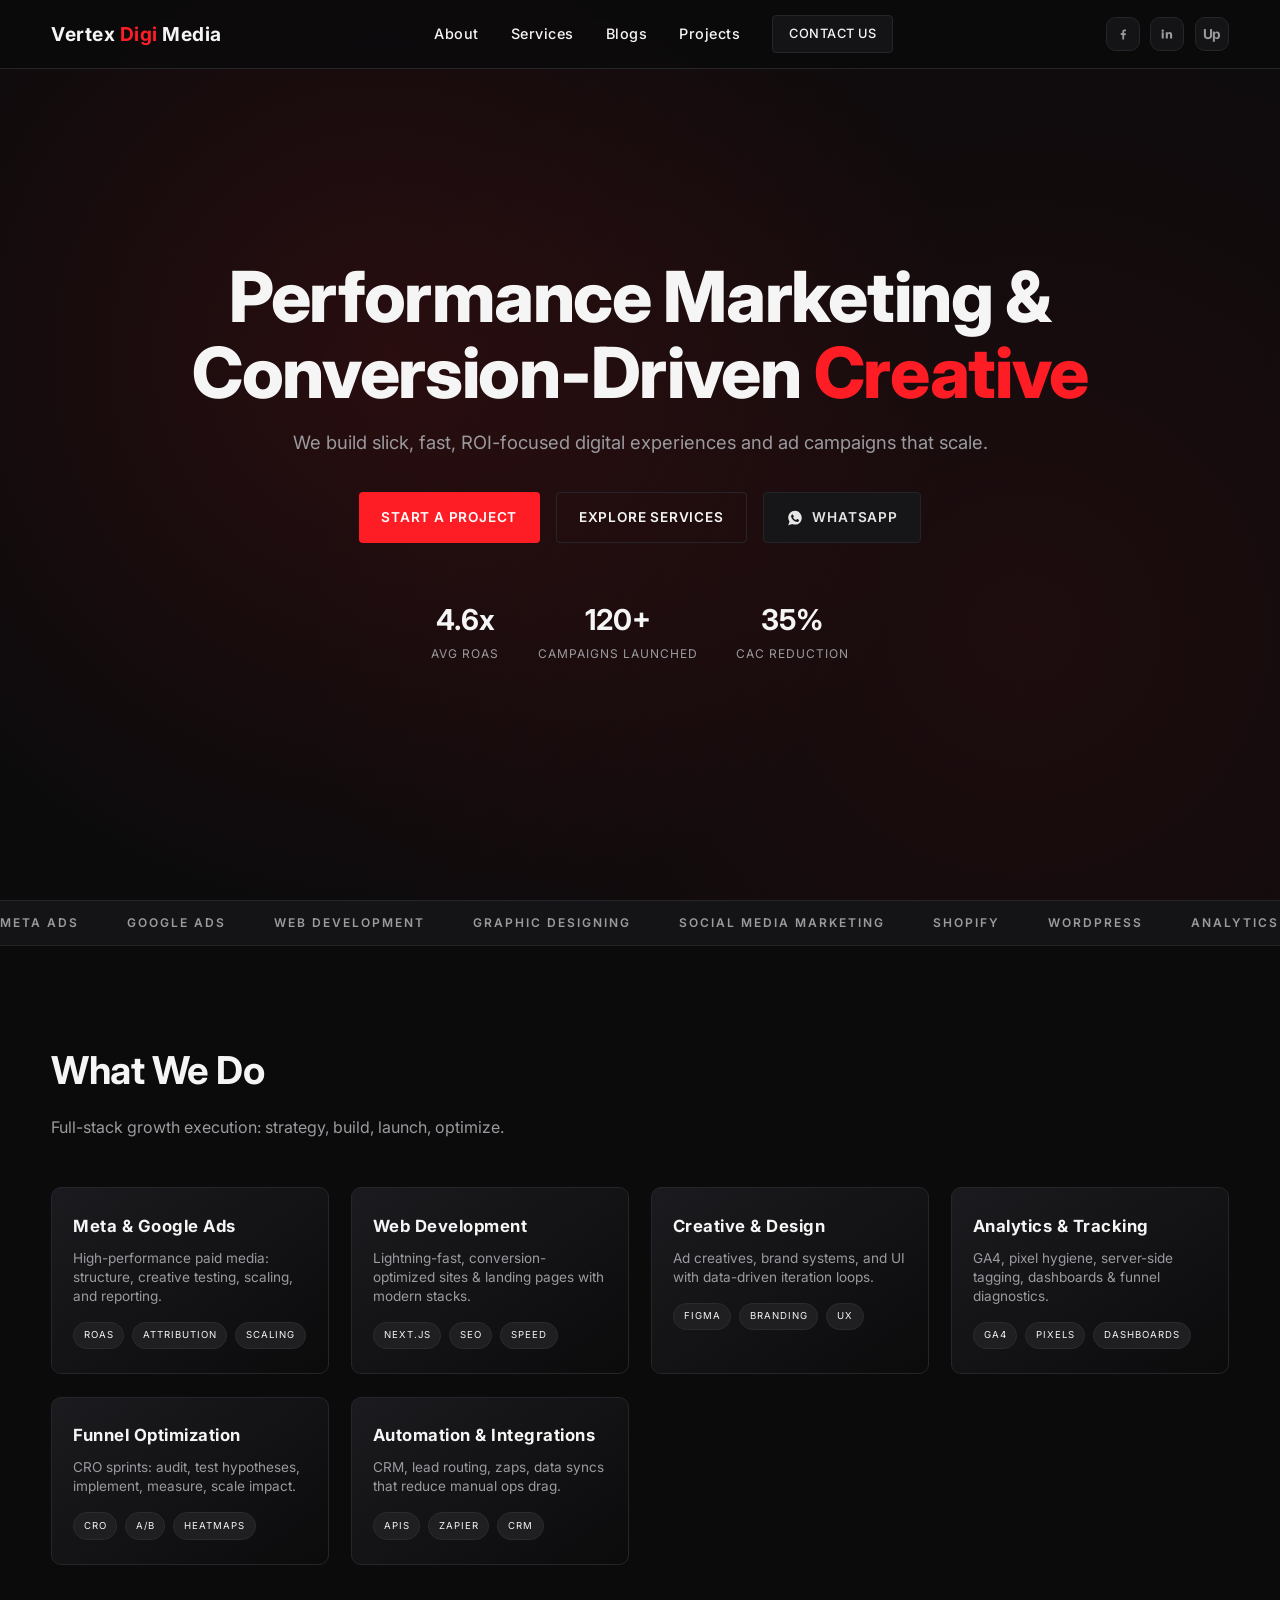
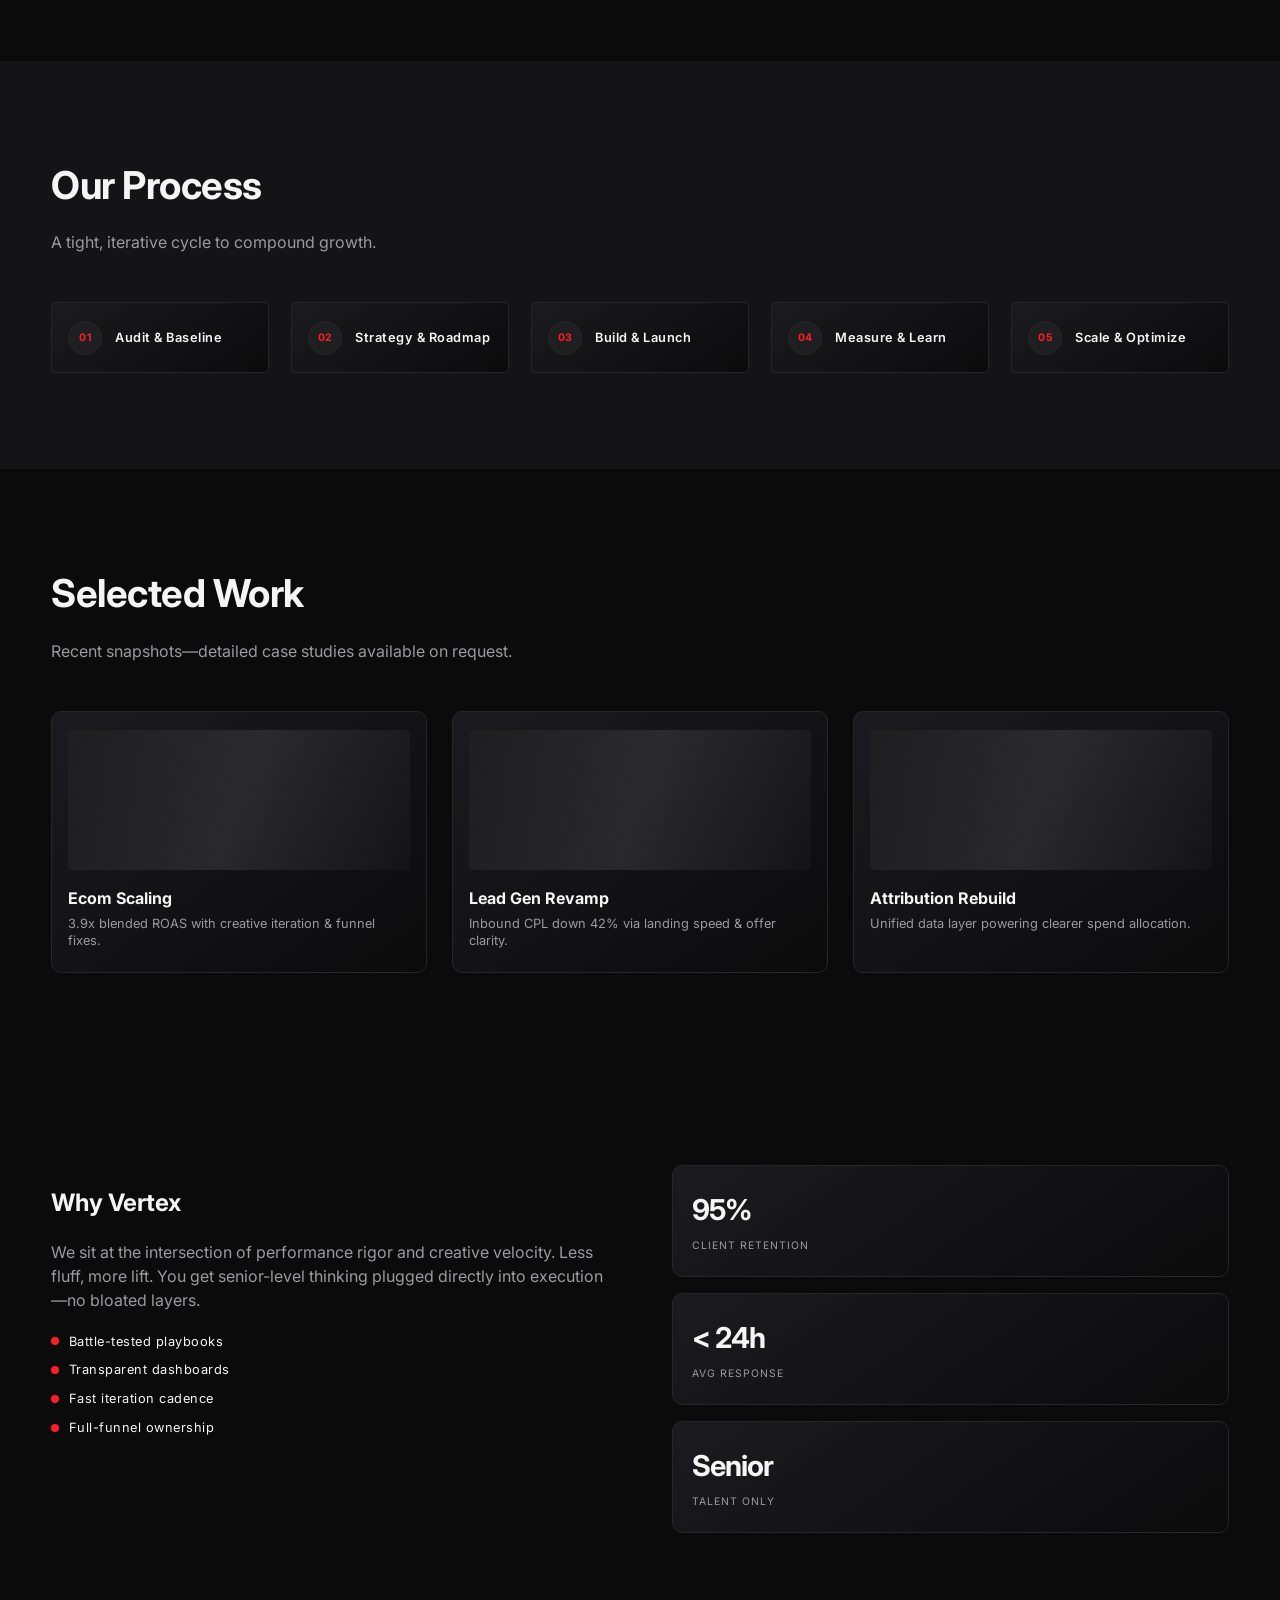
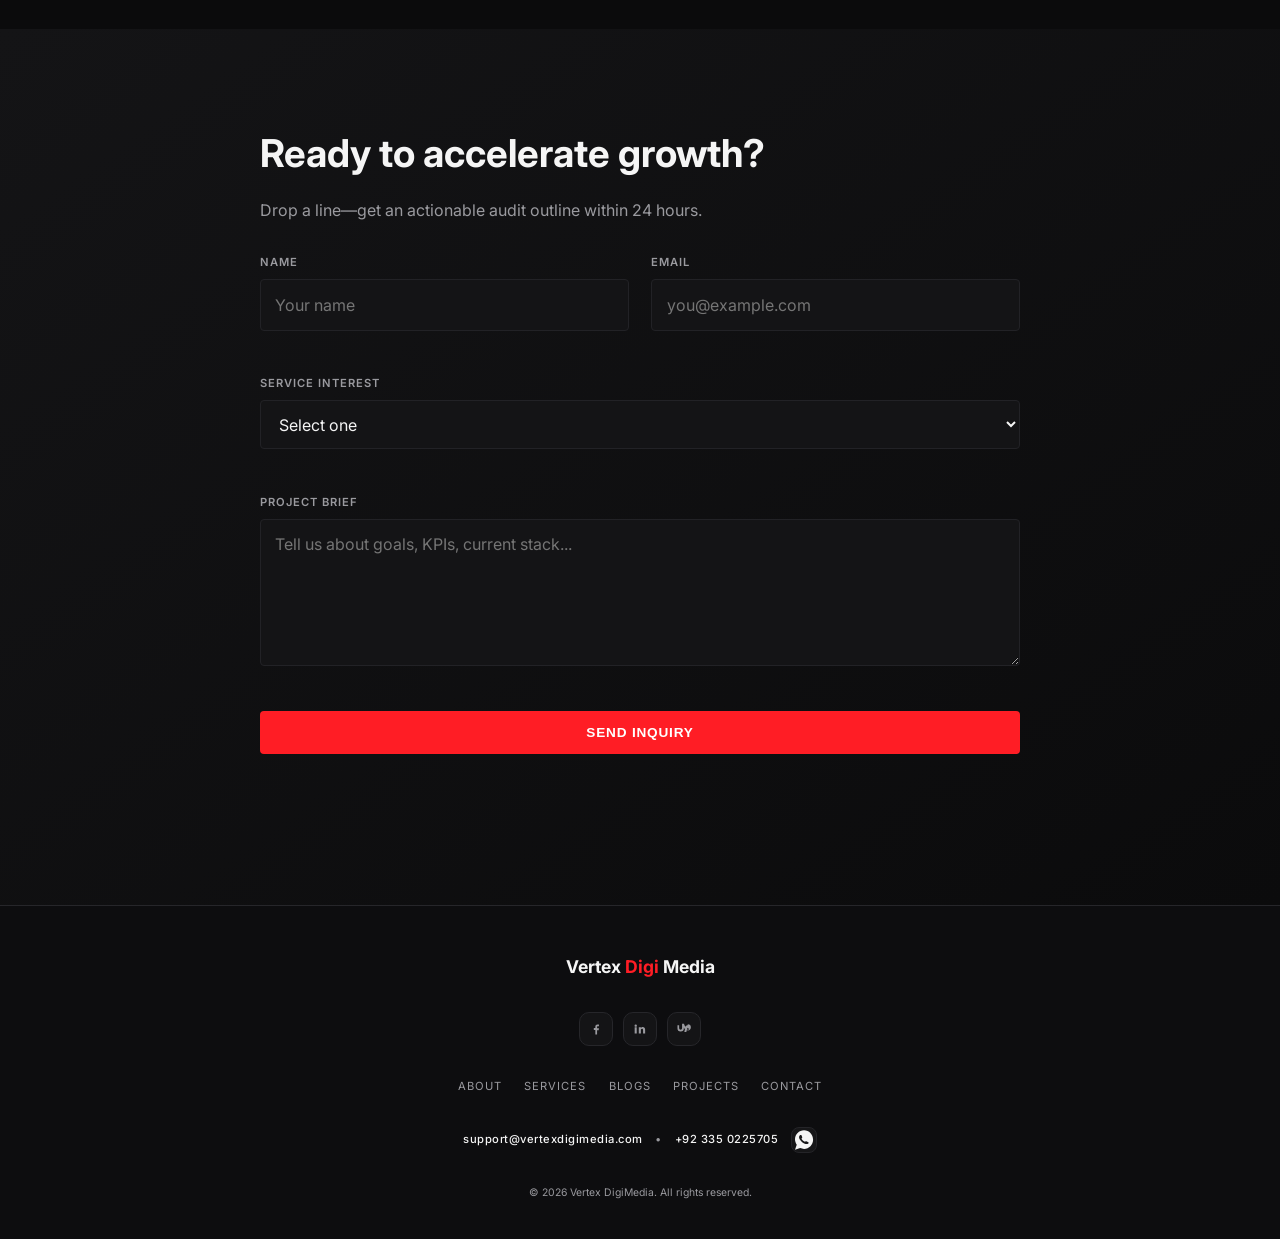
==== index.html @ f52493f3 "Add files via upload" ====
<!DOCTYPE html>
<html lang="en">
<head>
  <meta charset="UTF-8" />
  <meta name="viewport" content="width=device-width, initial-scale=1.0" />
  <title>Vertex Digi Media | Performance Marketing & Creative Studio</title>
  <meta name="description" content="Vertex DigiMedia - Performance marketing, Meta & Google Ads management, web development, and design studio delivering ROI-focused campaigns." />
  <link rel="preconnect" href="https://fonts.googleapis.com">
  <link rel="preconnect" href="https://fonts.gstatic.com" crossorigin>
  <link href="https://fonts.googleapis.com/css2?family=Inter:wght@300;400;500;600;700;800;900&display=swap" rel="stylesheet">
  <link rel="stylesheet" href="assets/css/style.css" />
</head>
<body>
  <header class="navbar" id="top">
    <div class="container nav-inner">
      <a class="logo" href="index.html">Vertex <span>Digi</span> Media</a>
      <nav class="nav-links" id="navLinks">
        <a href="about.html">About</a>
        <a href="services.html">Services</a>
        <a href="blogs.html">Blogs</a>
        <a href="projects.html">Projects</a>
        <a href="contact.html" class="btn small">Contact Us</a>
      </nav>
      <div class="nav-social" aria-label="Social links">
        <a href="https://www.facebook.com/profile.php?id=61564612019773" target="_blank" rel="noopener" aria-label="Facebook" class="social fb">
          <svg viewBox="0 0 24 24" fill="none"><path fill="currentColor" d="M13.6 20.8v-7h2.4l.4-2.8h-2.8V9.1c0-.8.2-1.3 1.3-1.3h1.5V5.2c-.3 0-1-.1-2-.1-2 0-3.4 1.2-3.4 3.5v2h-2.3v2.8h2.3v7h2.6Z"/></svg>
        </a>
        <a href="https://www.linkedin.com/company/vertexdigimedia/posts/?feedView=all" target="_blank" rel="noopener" aria-label="LinkedIn" class="social li">
          <svg viewBox="0 0 24 24" fill="none"><path fill="currentColor" d="M7.1 9.3v9.6H4V9.3h3.1ZM5.6 5.2a1.8 1.8 0 1 0 0 3.6 1.8 1.8 0 0 0 0-3.6Zm4.8 4.1h3v1.3c.4-.7 1.3-1.5 2.8-1.5 2 0 3.5 1.3 3.5 4.2v5.6h-3.1v-5.2c0-1.3-.5-2.2-1.6-2.2-.9 0-1.4.6-1.6 1.2-.1.2-.1.5-.1.8v5.4h-3.1V9.3Z"/></svg>
        </a>
  <a href="https://www.upwork.com/freelancers/~010e39668b5b00a09c?s=1017484851352698999&fbclid=IwY2xjawMF1DBleHRuA2FlbQIxMQABHs9fACg0GHSa_HvSzyVDpSuqeUzW4aeX8QkoTGWYJE9NDHo43x0eCa3YXtJl_aem_YYHnjbrWqoHhUQm731aYNw" target="_blank" rel="noopener" aria-label="Upwork" class="social up">Up</a>
      </div>
      <button class="nav-toggle" id="navToggle" aria-label="Toggle navigation">
        <span></span><span></span><span></span>
      </button>
    </div>
  </header>

  <section class="hero">
    <div class="overlay"></div>
    <div class="container hero-inner">
  <h1>Performance Marketing &<br> Conversion-Driven <span class="accent">Creative</span></h1>
      <p class="subtitle">We build slick, fast, ROI-focused digital experiences and ad campaigns that scale.</p>
      <div class="hero-cta">
        <a href="#contact" class="btn primary">Start a Project</a>
        <a href="#services" class="btn ghost">Explore Services</a>
        <a href="https://wa.me/923350225705" class="btn whatsapp" target="_blank" rel="noopener" aria-label="Chat on WhatsApp">
          <svg class="wa-ic" width="18" height="18" viewBox="0 0 32 32" aria-hidden="true" focusable="false"><path fill="currentColor" d="M16.04 3C9.4 3 4 8.4 4 15.06c0 2.65.86 5.1 2.32 7.11L4 29l7.13-2.3a12 12 0 0 0 4.91 1.05h.01C22.7 27.86 28 22.46 28 15.82 28 9.18 22.68 3 16.04 3Zm6.96 18.31c-.29.82-1.68 1.56-2.35 1.6-.6.03-1.36.04-2.2-.14-.5-.11-1.14-.37-1.97-.73-3.48-1.5-5.74-5-5.92-5.23-.17-.23-1.41-1.87-1.41-3.57 0-1.7.89-2.54 1.2-2.89.31-.34.68-.43.9-.43.23 0 .45 0 .65.01.21.01.49-.08.77.59.29.68.98 2.33 1.06 2.5.08.17.14.37.03.6-.11.23-.17.37-.34.57-.17.2-.36.45-.51.6-.17.17-.34.35-.15.69.2.34.89 1.46 1.9 2.37 1.31 1.17 2.4 1.54 2.74 1.7.34.17.54.14.74-.09.2-.23.85-.99 1.08-1.33.23-.34.46-.28.77-.17.31.11 2 1.01 2.34 1.19.34.17.57.26.65.4.08.14.08.8-.2 1.62Z"/></svg>
          <span>WhatsApp</span>
        </a>
      </div>
      <div class="metrics">
        <div><h3>4.6x</h3><p>Avg ROAS</p></div>
        <div><h3>120+</h3><p>Campaigns Launched</p></div>
        <div><h3>35%</h3><p>CAC Reduction</p></div>
      </div>
    </div>
  </section>

  <section class="strip logos">
    <div class="marquee" aria-label="Core capabilities & platforms">
      <span>Meta Ads</span><span>Google Ads</span><span>Web Development</span><span>Graphic Designing</span><span>Social Media Marketing</span><span>Shopify</span><span>WordPress</span><span>Analytics</span>
    </div>
  </section>

  <section class="services" id="services">
    <div class="container">
      <div class="section-head">
        <h2>What We Do</h2>
        <p class="lead">Full-stack growth execution: strategy, build, launch, optimize.</p>
      </div>
      <div class="service-grid">
        <div class="card">
          <h3>Meta & Google Ads</h3>
          <p>High-performance paid media: structure, creative testing, scaling, and reporting.</p>
          <ul class="tags"><li>ROAS</li><li>Attribution</li><li>Scaling</li></ul>
        </div>
        <div class="card">
          <h3>Web Development</h3>
            <p>Lightning-fast, conversion-optimized sites & landing pages with modern stacks.</p>
            <ul class="tags"><li>Next.js</li><li>SEO</li><li>Speed</li></ul>
        </div>
        <div class="card">
          <h3>Creative & Design</h3>
          <p>Ad creatives, brand systems, and UI with data-driven iteration loops.</p>
          <ul class="tags"><li>Figma</li><li>Branding</li><li>UX</li></ul>
        </div>
        <div class="card">
          <h3>Analytics & Tracking</h3>
          <p>GA4, pixel hygiene, server-side tagging, dashboards & funnel diagnostics.</p>
          <ul class="tags"><li>GA4</li><li>Pixels</li><li>Dashboards</li></ul>
        </div>
        <div class="card">
          <h3>Funnel Optimization</h3>
          <p>CRO sprints: audit, test hypotheses, implement, measure, scale impact.</p>
          <ul class="tags"><li>CRO</li><li>A/B</li><li>Heatmaps</li></ul>
        </div>
        <div class="card">
          <h3>Automation & Integrations</h3>
          <p>CRM, lead routing, zaps, data syncs that reduce manual ops drag.</p>
          <ul class="tags"><li>APIs</li><li>Zapier</li><li>CRM</li></ul>
        </div>
      </div>
    </div>
  </section>

  <section class="process" id="process">
    <div class="container">
      <div class="section-head">
        <h2>Our Process</h2>
        <p class="lead">A tight, iterative cycle to compound growth.</p>
      </div>
      <ol class="steps">
        <li><span>01</span> Audit & Baseline</li>
        <li><span>02</span> Strategy & Roadmap</li>
        <li><span>03</span> Build & Launch</li>
        <li><span>04</span> Measure & Learn</li>
        <li><span>05</span> Scale & Optimize</li>
      </ol>
    </div>
  </section>

  <section class="work" id="work">
    <div class="container">
      <div class="section-head">
        <h2>Selected Work</h2>
        <p class="lead">Recent snapshots—detailed case studies available on request.</p>
      </div>
      <div class="work-grid">
        <div class="work-item">
          <div class="work-img skeleton"></div>
          <h3>Ecom Scaling</h3>
          <p>3.9x blended ROAS with creative iteration & funnel fixes.</p>
        </div>
        <div class="work-item">
          <div class="work-img skeleton"></div>
          <h3>Lead Gen Revamp</h3>
          <p>Inbound CPL down 42% via landing speed & offer clarity.</p>
        </div>
        <div class="work-item">
          <div class="work-img skeleton"></div>
          <h3>Attribution Rebuild</h3>
          <p>Unified data layer powering clearer spend allocation.</p>
        </div>
      </div>
    </div>
  </section>

  <section class="about" id="about">
    <div class="container about-inner">
      <div class="about-copy">
        <h2>Why Vertex</h2>
        <p>We sit at the intersection of performance rigor and creative velocity. Less fluff, more lift. You get senior-level thinking plugged directly into execution—no bloated layers.</p>
        <ul class="bullets">
          <li>Battle-tested playbooks</li>
          <li>Transparent dashboards</li>
          <li>Fast iteration cadence</li>
          <li>Full-funnel ownership</li>
        </ul>
      </div>
      <div class="about-side">
        <div class="stat"><span class="num">95%</span><span class="label">Client Retention</span></div>
        <div class="stat"><span class="num">< 24h</span><span class="label">Avg Response</span></div>
        <div class="stat"><span class="num">Senior</span><span class="label">Talent Only</span></div>
      </div>
    </div>
  </section>

  <section class="cta" id="contact">
    <div class="container cta-inner">
      <h2>Ready to accelerate growth?</h2>
      <p>Drop a line—get an actionable audit outline within 24 hours.</p>
      <form class="contact-form" id="contactForm" novalidate>
        <div class="field-group">
          <div class="field">
            <label for="name">Name</label>
            <input type="text" id="name" name="name" placeholder="Your name" required>
            <span class="error" data-error-for="name"></span>
          </div>
          <div class="field">
            <label for="email">Email</label>
            <input type="email" id="email" name="email" placeholder="you@example.com" required>
            <span class="error" data-error-for="email"></span>
          </div>
        </div>
        <div class="field">
          <label for="service">Service Interest</label>
          <select id="service" name="service" required>
            <option value="" disabled selected>Select one</option>
            <option>Meta & Google Ads</option>
            <option>Web Development</option>
            <option>Creative & Design</option>
            <option>Analytics & Tracking</option>
            <option>Funnel Optimization</option>
            <option>Automation & Integrations</option>
          </select>
          <span class="error" data-error-for="service"></span>
        </div>
        <div class="field">
          <label for="message">Project Brief</label>
          <textarea id="message" name="message" rows="5" placeholder="Tell us about goals, KPIs, current stack..." required></textarea>
          <span class="error" data-error-for="message"></span>
        </div>
        <button type="submit" class="btn primary full" id="submitBtn">Send Inquiry</button>
        <p class="form-status" id="formStatus" role="status" aria-live="polite"></p>
      </form>
    </div>
  </section>

  <footer class="footer">
    <div class="container foot-inner">
      <div class="foot-brand">Vertex <span>Digi</span> Media</div>
      <div class="foot-social" aria-label="Social links">
        <a href="https://www.facebook.com/profile.php?id=61564612019773" target="_blank" rel="noopener" aria-label="Facebook"><svg viewBox="0 0 24 24" fill="none"><path fill="currentColor" d="M13.6 20.8v-7h2.4l.4-2.8h-2.8V9.1c0-.8.2-1.3 1.3-1.3h1.5V5.2c-.3 0-1-.1-2-.1-2 0-3.4 1.2-3.4 3.5v2h-2.3v2.8h2.3v7h2.6Z"/></svg></a>
        <a href="https://www.linkedin.com/company/vertexdigimedia/posts/?feedView=all" target="_blank" rel="noopener" aria-label="LinkedIn"><svg viewBox="0 0 24 24" fill="none"><path fill="currentColor" d="M7.1 9.3v9.6H4V9.3h3.1ZM5.6 5.2a1.8 1.8 0 1 0 0 3.6 1.8 1.8 0 0 0 0-3.6Zm4.8 4.1h3v1.3c.4-.7 1.3-1.5 2.8-1.5 2 0 3.5 1.3 3.5 4.2v5.6h-3.1v-5.2c0-1.3-.5-2.2-1.6-2.2-.9 0-1.4.6-1.6 1.2-.1.2-.1.5-.1.8v5.4h-3.1V9.3Z"/></svg></a>
        <a href="https://www.upwork.com/freelancers/~010e39668b5b00a09c?s=1017484851352698999&fbclid=IwY2xjawMF1DBleHRuA2FlbQIxMQABHs9fACg0GHSa_HvSzyVDpSuqeUzW4aeX8QkoTGWYJE9NDHo43x0eCa3YXtJl_aem_YYHnjbrWqoHhUQm731aYNw" target="_blank" rel="noopener" aria-label="Upwork"><svg viewBox="0 0 24 24" fill="none"><path fill="currentColor" d="M17.6 6.3c-1.6 0-3 1-3.6 2.5-.9-1.4-1.6-2.9-2.1-4.5H9.1v6.6a2.2 2.2 0 0 1-4.4 0V6.3H2.2v4.6a4.8 4.8 0 1 0 9.6 0v-1c.5.9 1 1.8 1.6 2.6l-.9 4h3l.6-2.6c.5.1 1 .2 1.5.2a4.7 4.7 0 0 0 0-9.4Zm0 6.7c-.3 0-.7 0-1-.2l.6-2.6a2 2 0 0 1 1.9 2.1c0 .4-.2.7-.4 1-.3.3-.7.5-1.1.5Z"/></svg></a>
      </div>
      <div class="foot-links">
        <a href="about.html">About</a>
        <a href="services.html">Services</a>
        <a href="blogs.html">Blogs</a>
        <a href="projects.html">Projects</a>
        <a href="contact.html">Contact</a>
      </div>
      <div class="foot-contact">
  <a href="mailto:support@vertexdigimedia.com">support@vertexdigimedia.com</a>
        <span>•</span>
        <a href="tel:+923350225705">+92 335 0225705</a>
        <a href="https://wa.me/923350225705" target="_blank" rel="noopener" class="wa-inline" aria-label="WhatsApp"><svg viewBox="0 0 32 32" fill="none"><path fill="currentColor" d="M16.06 3C9.41 3 4 8.46 4 15.14c0 2.66.87 5.12 2.34 7.14L4 29l6.94-2.25a12.2 12.2 0 0 0 5.12 1.11c6.65 0 12.06-5.46 12.06-12.14C28.12 8.46 22.71 3 16.06 3Zm6.13 16.9c-.26.74-1.53 1.42-2.13 1.45-.55.03-1.25.06-2.03-.12-.47-.11-1.06-.34-1.82-.67-3.21-1.39-5.3-4.64-5.47-4.87-.16-.22-1.3-1.74-1.3-3.33 0-1.6.82-2.37 1.1-2.69.28-.32.62-.4.82-.4.2 0 .4 0 .58.01.19.01.44-.07.69.55.26.62.9 2.17.97 2.32.07.16.13.34.03.56-.1.21-.16.34-.31.52-.15.18-.33.41-.46.55-.15.16-.31.32-.14.63.18.31.82 1.35 1.77 2.2 1.22 1.08 2.22 1.42 2.53 1.57.31.16.5.13.68-.08.18-.21.79-.91 1-.12.22-.31.43-.26.72-.16.29.1 1.85.94 2.17 1.11.31.16.52.24.6.37.07.13.07.75-.18 1.52Z"/></svg></a>
      </div>
      <div class="foot-copy">© <span id="year"></span> Vertex DigiMedia. All rights reserved.</div>
    </div>
  </footer>

  <script src="assets/js/main.js"></script>
</body>
</html>
---- assets/css/style.css ----
* { box-sizing: border-box; }
:root {
  --bg: #0b0b0c;
  --bg-alt: #141416;
  --text: #f5f5f5;
  --muted: #9a9a9f;
  --accent: #ff1d25;
  --border: #26262a;
  --radius-sm: 4px;
  --radius: 10px;
  --radius-lg: 24px;
  --grad-dark: linear-gradient(145deg,#1b1b1f,#0b0b0c);
  --font-stack: 'Inter', system-ui, -apple-system, BlinkMacSystemFont, 'Segoe UI', Roboto, 'Helvetica Neue', Arial, sans-serif;
  --shadow-sm: 0 1px 2px rgba(0,0,0,0.4),0 0 0 1px rgba(255,255,255,0.02) inset;
  --shadow: 0 4px 18px -4px rgba(0,0,0,.6),0 2px 4px -1px rgba(0,0,0,.4),0 0 0 1px rgba(255,255,255,0.04) inset;
  --shadow-glow: 0 0 0 1px rgba(255,29,37,0.4),0 0 18px -2px rgba(255,29,37,0.6);
}
html, body { margin:0; padding:0; font-family: var(--font-stack); background: var(--bg); color: var(--text); -webkit-font-smoothing: antialiased; }
body { line-height:1.5; }
img { max-width:100%; display:block; }
a { color: var(--text); text-decoration:none; position:relative; }
a:hover { color: var(--accent); }

.container { width: min(1200px, 92%); margin: 0 auto; }

/* Navbar */
.navbar { position:fixed; top:0; left:0; right:0; z-index:50; background:rgba(11,11,12,0.85); backdrop-filter: blur(10px); border-bottom:1px solid var(--border); }
.nav-inner { display:flex; align-items:center; gap:2rem; height:68px; }
.logo { font-weight:700; font-size:1.2rem; letter-spacing:.5px; white-space:nowrap; }
.logo span { color: var(--accent); }
.nav-links { display:flex; gap:2rem; align-items:center; flex:1; justify-content:center; }
.nav-links a { font-size:.9rem; font-weight:500; letter-spacing:.5px; padding:.5rem 0; }
.nav-links .btn.small { padding:.55rem 1rem; font-size:.8rem; }

/* Social icons (header + footer) */
.nav-social, .foot-social { display:flex; align-items:center; gap:.65rem; }
.nav-social a, .foot-social a { --sz:34px; width:var(--sz); height:var(--sz); display:flex; align-items:center; justify-content:center; border:1px solid var(--border); border-radius:10px; background:#141416; color:var(--muted); transition:.35s; position:relative; overflow:hidden; }
.nav-social a:hover, .foot-social a:hover { color:var(--accent); border-color:var(--accent); box-shadow:0 0 0 1px rgba(255,29,37,0.4),0 0 16px -2px rgba(255,29,37,.6); }
.nav-social svg, .foot-social svg { width:16px; height:16px; display:block; }
.nav-social a.social.up, .foot-social a.social.up { font-weight:700; font-size:.85rem; letter-spacing:-.5px; font-family:var(--font-stack); }

/* Footer contact line */
.foot-contact { font-size:.7rem; letter-spacing:.5px; color:var(--muted); display:flex; flex-wrap:wrap; justify-content:center; gap:.8rem; align-items:center; }
.foot-contact a { color:var(--text); font-weight:500; }
.foot-contact a:hover { color:var(--accent); }
.wa-inline { --sz:26px; width:var(--sz); height:var(--sz); display:inline-flex; align-items:center; justify-content:center; border:1px solid #242428; border-radius:8px; background:#161618; color:#e6e6e6; transition:.35s; }
.wa-inline:hover { background:#25D366; border-color:#25D366; color:#0b0b0c; }

.nav-toggle { display:none; background:none; border:0; cursor:pointer; padding:.5rem; }
.nav-toggle span { display:block; width:24px; height:2px; background:var(--text); margin:5px 0; transition:.3s; }

/* Buttons */
.btn { --btn-bg: var(--bg-alt); display:inline-flex; align-items:center; justify-content:center; padding:.9rem 1.4rem; border-radius: var(--radius-sm); font-weight:600; font-size:.85rem; text-transform:uppercase; letter-spacing:.8px; background:var(--btn-bg); color:var(--text); border:1px solid var(--border); position:relative; overflow:hidden; transition:.35s; }
.btn.primary { --btn-bg: var(--accent); border:none; color:#fff; }
.btn.ghost { background:transparent; }
.btn.small { padding:.6rem 1rem; }
.btn.full { width:100%; }
.btn:after { content:""; position:absolute; inset:0; background:linear-gradient(120deg,rgba(255,255,255,0.15),transparent 60%); transform:translateX(-100%); transition:.6s; }
.btn:hover { background:var(--accent); color:#fff; border-color:var(--accent); box-shadow: var(--shadow-glow); }
.btn:hover:after { transform:translateX(0); }
.btn.ghost:hover { background:var(--bg-alt); box-shadow: var(--shadow); }

/* Hero */
.hero { position:relative; min-height: 92vh; display:flex; align-items:center; padding-top:68px; }
.hero .overlay { position:absolute; inset:0; background:radial-gradient(circle at 30% 40%, rgba(255,29,37,0.12), transparent 55%), radial-gradient(circle at 80% 70%, rgba(255,29,37,0.08), transparent 60%); pointer-events:none; }
.hero-inner { position:relative; }
.hero h1 { font-size: clamp(2.5rem, 6vw, 4.2rem); line-height:1.05; margin:0 0 1.2rem; font-weight:800; letter-spacing:-1px; }
.hero h1 .accent { color: var(--accent); }
.hero h1 .stroke { -webkit-text-stroke:1px var(--text); color: transparent; }
.subtitle { max-width:640px; font-size:1.05rem; color: var(--muted); margin:0 0 2rem; }
.hero-cta { display:flex; gap:1rem; flex-wrap:wrap; }
.metrics { display:flex; gap:2rem; margin-top:3rem; }
.metrics h3 { margin:0; font-size:1.8rem; font-weight:700; }
.metrics p { margin:.25rem 0 0; font-size:.75rem; letter-spacing:1px; text-transform:uppercase; color:var(--muted); }

/* Marquee strip */
.strip.logos { border-top:1px solid var(--border); border-bottom:1px solid var(--border); background:var(--bg-alt); padding:.8rem 0; overflow:hidden; }
.marquee { display:flex; gap:3rem; animation: marquee 22s linear infinite; font-size:.75rem; letter-spacing:2px; text-transform:uppercase; color:var(--muted); font-weight:600; }
.marquee span { white-space:nowrap; }
@keyframes marquee { 0% { transform:translateX(0); } 100% { transform:translateX(-50%); } }

/* Sections generic */
section { padding: clamp(3rem, 8vw, 6rem) 0; }
.section-head { margin:0 0 3rem; }
.section-head h2 { font-size:2.4rem; margin:0 0 1rem; letter-spacing:-.5px; }
.lead { color: var(--muted); max-width:600px; font-size:1rem; }

/* Services */
.service-grid { display:grid; grid-template-columns:repeat(auto-fit,minmax(240px,1fr)); gap:1.4rem; }
.card { background: var(--grad-dark); border:1px solid var(--border); padding:1.4rem 1.3rem 1.5rem; border-radius: var(--radius); position:relative; overflow:hidden; transition:.4s; }
.card:before { content:""; position:absolute; inset:0; background:radial-gradient(circle at 80% 0, rgba(255,29,37,0.18), transparent 60%); opacity:0; transition:.5s; }
.card:hover { transform:translateY(-6px); box-shadow: var(--shadow-glow); border-color:rgba(255,29,37,0.5); }
.card:hover:before { opacity:1; }
.card h3 { margin:.2rem 0 0.6rem; font-size:1.05rem; letter-spacing:.5px; }
.card p { margin:0 0 1rem; font-size:.85rem; color: var(--muted); line-height:1.4; }
.tags { list-style:none; padding:0; margin:0; display:flex; flex-wrap:wrap; gap:.5rem; }
.tags li { background:#1f1f22; padding:.35rem .6rem; font-size:.6rem; letter-spacing:1px; text-transform:uppercase; border-radius:20px; border:1px solid #2b2b2f; }

/* Process */
.process { background: var(--bg-alt); }
.steps { list-style:none; display:flex; flex-wrap:wrap; gap:1.4rem; counter-reset:step; padding:0; margin:0; }
.steps li { flex:1 1 160px; background: var(--grad-dark); border:1px solid var(--border); padding:1.1rem 1rem; border-radius: var(--radius-sm); font-size:.8rem; letter-spacing:.5px; font-weight:600; display:flex; align-items:center; gap:.8rem; position:relative; overflow:hidden; }
.steps li span { font-size:.65rem; width:34px; height:34px; border-radius:50%; background:#1f1f22; display:flex; align-items:center; justify-content:center; border:1px solid #27272b; color: var(--accent); font-weight:700; }

/* Work */
.work-grid { display:grid; gap:1.6rem; grid-template-columns:repeat(auto-fit,minmax(260px,1fr)); }
.work-item { background: var(--grad-dark); border:1px solid var(--border); padding:1.1rem 1rem 1.4rem; border-radius: var(--radius); position:relative; overflow:hidden; transition:.4s; }
.work-item:hover { transform:translateY(-5px); border-color:rgba(255,29,37,0.5); box-shadow: var(--shadow-glow); }
.work-img { height:140px; border-radius: var(--radius-sm); background:linear-gradient(135deg,#1f1f22,#141416); margin-bottom:1rem; position:relative; overflow:hidden; }
.skeleton:after { content:""; position:absolute; inset:0; background:linear-gradient(110deg, rgba(255,255,255,0), rgba(255,255,255,0.07), rgba(255,255,255,0)); animation: shimmer 2.2s infinite; }
@keyframes shimmer { 0% { transform:translateX(-100%);} 100% { transform:translateX(100%);} }
.work-item h3 { margin:.2rem 0 .4rem; font-size:1rem; }
.work-item p { margin:0; font-size:.8rem; color: var(--muted); line-height:1.3; }

/* About */
.about-inner { display:grid; gap:4rem; grid-template-columns:repeat(auto-fit,minmax(320px,1fr)); align-items:start; }
.about-copy p { color: var(--muted); }
.bullets { list-style:none; padding:0; margin:1.2rem 0 0; display:grid; gap:.6rem; }
.bullets li { font-size:.8rem; letter-spacing:.5px; display:flex; align-items:center; gap:.6rem; }
.bullets li:before { content:''; width:8px; height:8px; border-radius:50%; background: var(--accent); display:inline-block; }
.about-side { display:grid; gap:1rem; }
.stat { background: var(--grad-dark); border:1px solid var(--border); padding:1.4rem 1.2rem; border-radius: var(--radius); display:flex; flex-direction:column; align-items:flex-start; gap:.4rem; position:relative; overflow:hidden; }
.stat .num { font-size:1.8rem; font-weight:700; letter-spacing:-1px; }
.stat .label { font-size:.65rem; letter-spacing:1px; text-transform:uppercase; color: var(--muted); }

/* CTA / Contact */
.cta { background:linear-gradient(145deg,#141416,#0b0b0c); position:relative; }
.cta-inner { max-width:760px; }
.cta h2 { font-size:2.4rem; margin:0 0 1rem; }
.cta p { margin:0 0 2rem; color: var(--muted); }
.contact-form { display:grid; gap:1.4rem; }
.field-group { display:grid; gap:1.4rem; grid-template-columns:repeat(auto-fit,minmax(200px,1fr)); }
.field { display:flex; flex-direction:column; gap:.5rem; }
.field label { font-size:.7rem; letter-spacing:1px; text-transform:uppercase; font-weight:600; color: var(--muted); }
.field input, .field select, .field textarea { background:#141416; border:1px solid #222226; border-radius: var(--radius-sm); padding:.8rem .9rem; font:inherit; color: var(--text); resize:vertical; outline:none; transition:.3s; }
.field input:focus, .field select:focus, .field textarea:focus { border-color: var(--accent); box-shadow:0 0 0 1px var(--accent); }
.error { font-size:.65rem; color: var(--accent); min-height:14px; }
.form-status { font-size:.75rem; text-align:center; color: var(--muted); }

/* Footer */
.footer { border-top:1px solid var(--border); background:#0d0d0f; padding:3rem 0 2.4rem; }
.foot-inner { display:grid; gap:2rem; justify-items:center; text-align:center; }
.foot-brand { font-weight:700; font-size:1.1rem; }
.foot-brand span { color: var(--accent); }
.foot-links { display:flex; flex-wrap:wrap; gap:1.4rem; font-size:.7rem; letter-spacing:1px; text-transform:uppercase; }
.foot-links a { color: var(--muted); position:relative; }
.foot-links a:after { content:""; position:absolute; left:0; bottom:-4px; width:0; height:1px; background: var(--accent); transition:.3s; }
.foot-links a:hover { color: var(--text); }
.foot-links a:hover:after { width:100%; }
.foot-copy { font-size:.65rem; color: var(--muted); }

/* Responsive */
@media (max-width: 880px) {
  .nav-toggle { display:block; }
  .nav-links { position:absolute; top:68px; right:0; background:#101013; flex-direction:column; align-items:flex-start; padding:1.4rem 1.6rem 1.6rem; width:230px; border-left:1px solid var(--border); border-bottom:1px solid var(--border); transform:translateX(100%); opacity:0; pointer-events:none; transition:.4s; gap:.6rem; justify-content:flex-start; }
  .nav-social { display:none; }
  .nav-links.show { transform:translateX(0); opacity:1; pointer-events:auto; }
  .nav-links a { width:100%; }
  .metrics { gap:1.4rem; }
}
@media (max-width: 600px) {
  .hero h1 { font-size: clamp(2.4rem, 9vw, 3.2rem); }
  .metrics { flex-wrap:wrap; }
  .metrics div { flex:1 1 120px; }
  .section-head h2, .cta h2 { font-size:2rem; }
}

/* Scroll reveal (initial) */
.reveal { opacity:0; transform:translateY(30px); transition:1s cubic-bezier(.16,.8,.24,1); }
.reveal.visible { opacity:1; transform:translateY(0); }

/* Utility */
.stroke { -webkit-text-stroke:1px var(--text); color:transparent; }
.accent { color: var(--accent); }

::-webkit-scrollbar { width:10px; }
::-webkit-scrollbar-track { background:#0b0b0c; }
::-webkit-scrollbar-thumb { background:#1f1f22; border-radius:20px; border:2px solid #0b0b0c; }
::-webkit-scrollbar-thumb:hover { background:#29292d; }

/* Overrides: hero centering & WhatsApp */
.hero { min-height:100vh; }
.hero-inner { text-align:center; display:flex; flex-direction:column; align-items:center; padding-top:90px; padding-bottom:40px; }
.hero h1 { font-size: clamp(2.75rem, 6.5vw, 4.4rem); line-height:1.07; margin:0 0 1.2rem; font-weight:800; letter-spacing:-1.3px; max-width:1000px; }
.subtitle { max-width:760px; font-size:1.15rem; margin:0 auto 2.2rem; }
.metrics { justify-content:center; gap:2.4rem; margin-top:3.4rem; }
.btn.whatsapp { gap:.5rem; background:#161618; border:1px solid #242428; color:#e6e6e6; }
.btn.whatsapp:hover { background:#25D366; border-color:#25D366; color:#0b0b0c; box-shadow:0 0 0 1px #25D366,0 0 18px -2px #25D366; }
.btn.whatsapp .wa-ic { display:block; }
/* Marquee override: start from right edge */
.marquee { animation: marqueeRight 22s linear infinite; }
@keyframes marqueeRight { 0% { transform:translateX(100%); } 100% { transform:translateX(-100%); } }
@media (max-width: 600px) {
  .hero-inner { padding-top:70px; padding-bottom:30px; }
}

/* Mini hero (subpages) */
.mini-hero { min-height:33vh; display:flex; align-items:flex-end; }
.mini-hero .hero-inner { padding-top:110px; padding-bottom:30px; min-height:0; }
.mini-hero h1 { font-size: clamp(2rem, 5vw, 3rem); letter-spacing:-1px; }
.mini-hero .subtitle { font-size:1rem; margin-bottom:1.2rem; }
@media (max-width: 780px){
  .mini-hero { min-height:40vh; }
  .mini-hero .hero-inner { padding-top:100px; }
}
@media (max-width: 520px){
  .mini-hero { min-height:42vh; }
  .mini-hero h1 { font-size: clamp(1.9rem, 7vw, 2.6rem); }
}
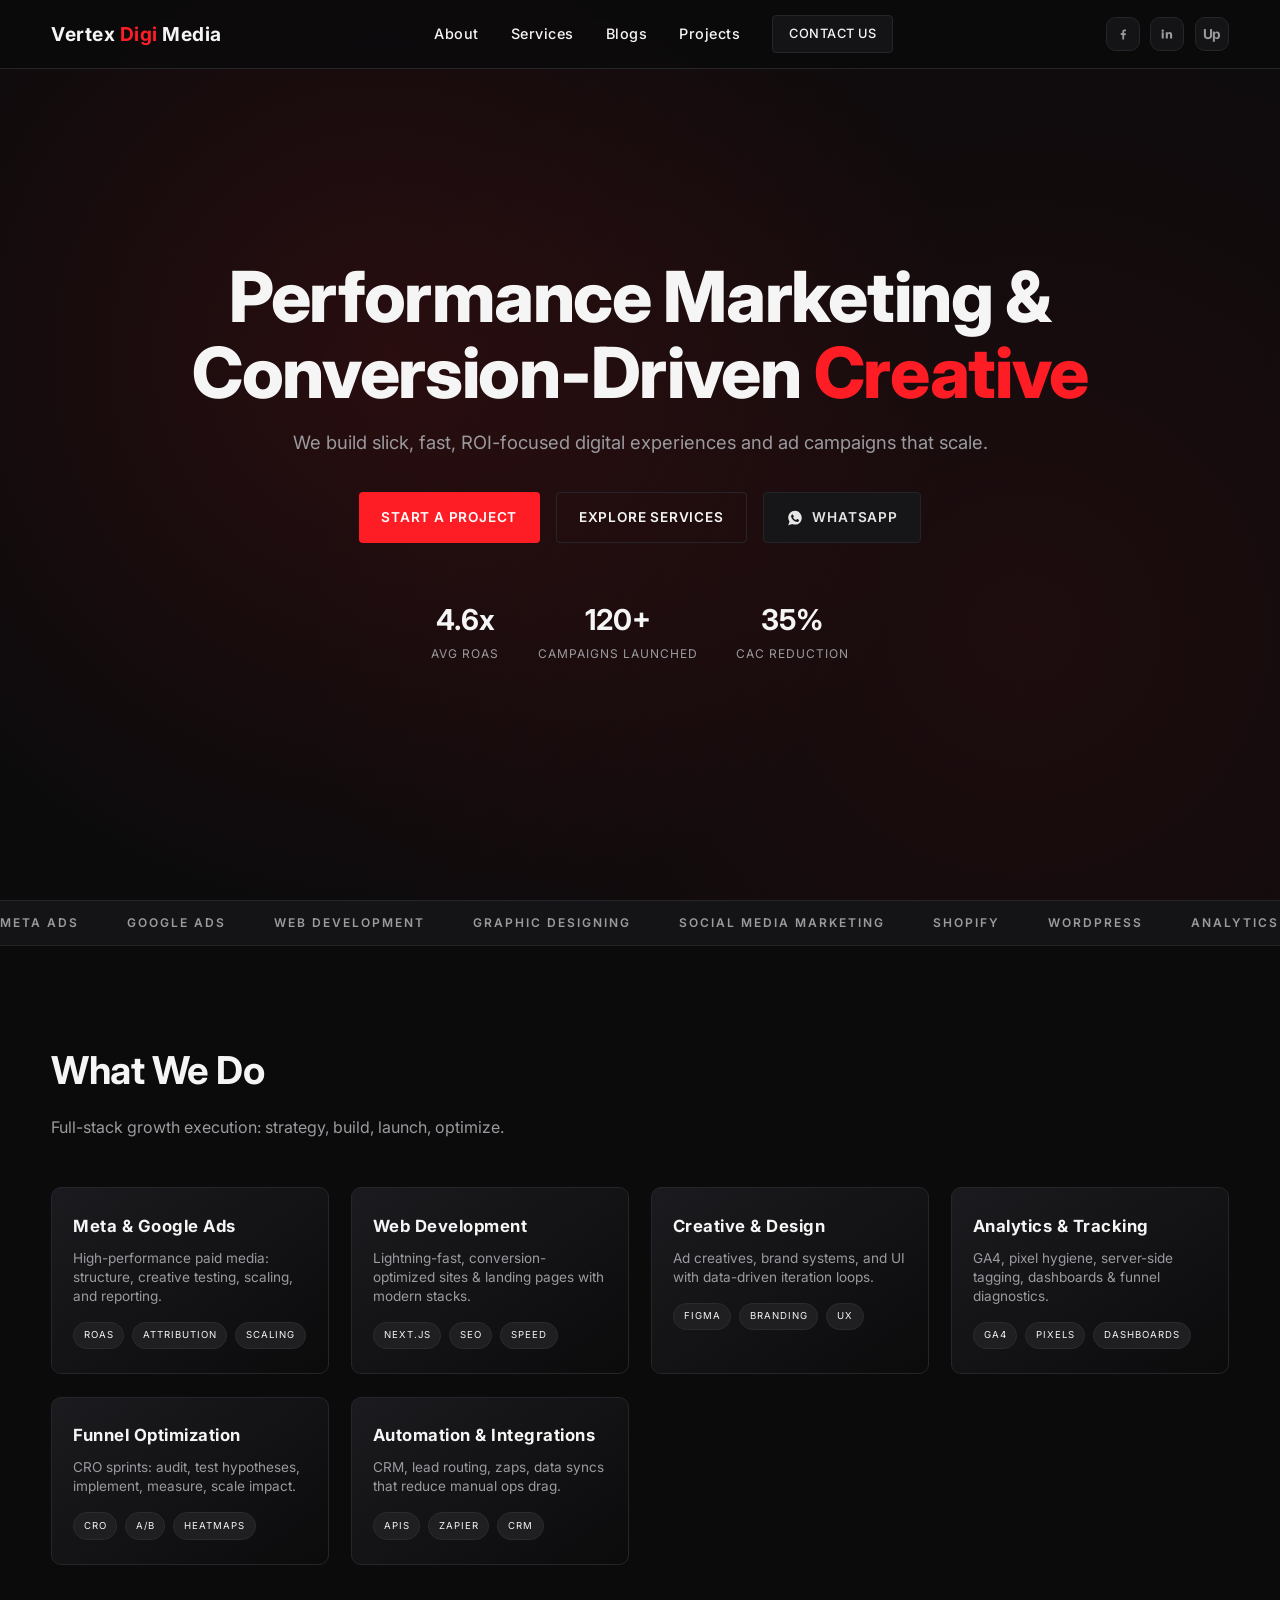
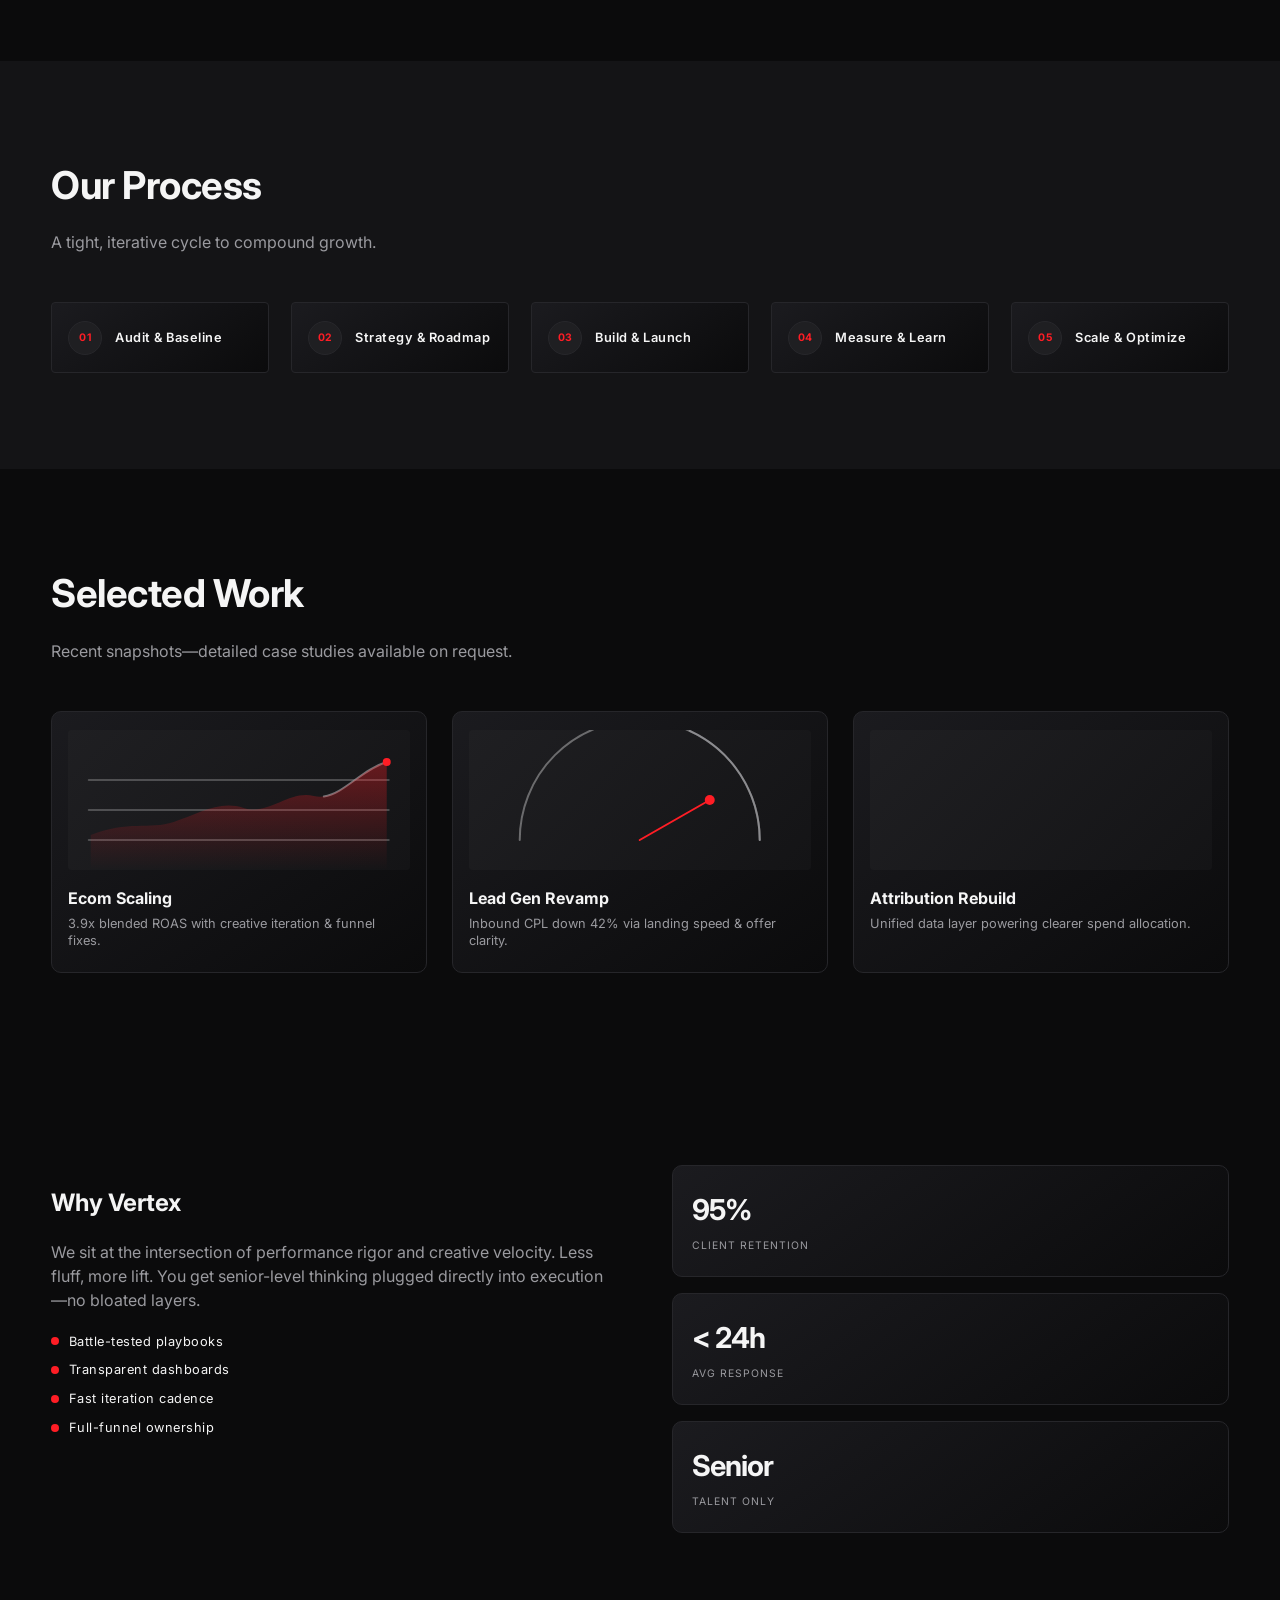
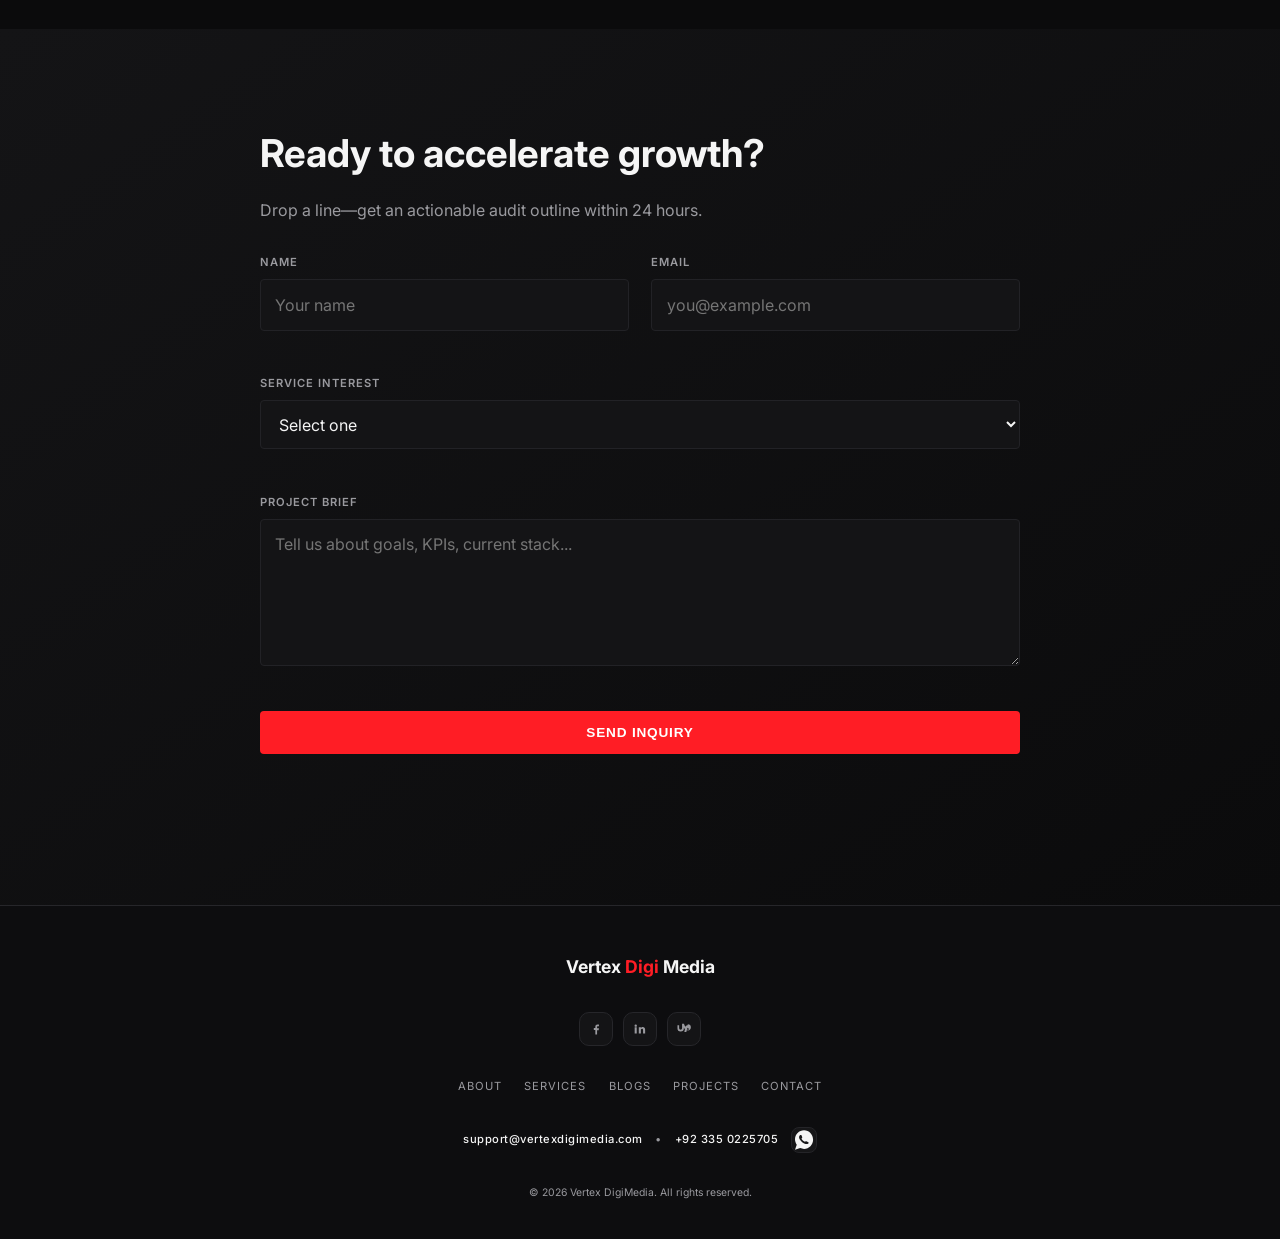
==== commit 73039733: "Replace placeholder work images with themed inline SVG visuals; add CSS helpers and animations; mark" ====
--- a/index.html
+++ b/index.html
@@ -128,17 +128,58 @@
       </div>
       <div class="work-grid">
         <div class="work-item">
-          <div class="work-img skeleton"></div>
+          <!-- Injected visual: ROAS growth sparkline (SVG) -->
+          <div class="work-img skeleton has-visual">
+            <svg class="work-visual" viewBox="0 0 320 140" role="img" aria-label="Growth trend visualization">
+              <defs>
+                <linearGradient id="grad1" x1="0" y1="0" x2="0" y2="1">
+                  <stop offset="0%" stop-color="rgba(255,29,37,0.35)"/>
+                  <stop offset="100%" stop-color="rgba(255,29,37,0)"/>
+                </linearGradient>
+              </defs>
+              <rect x="0" y="0" width="320" height="140" fill="transparent"/>
+              <g opacity="0.65">
+                <path class="line soft" d="M10 110 H310"/>
+                <path class="line soft" d="M10 80 H310"/>
+                <path class="line soft" d="M10 50 H310"/>
+              </g>
+              <path class="line muted anim-draw" d="M12 105 C50 90, 70 100, 95 92 S140 70, 165 78 S210 60, 235 66 S280 40, 308 32"/>
+              <path d="M12 105 C50 90, 70 100, 95 92 S140 70, 165 78 S210 60, 235 66 S280 40, 308 32 L308 140 L12 140 Z" fill="url(#grad1)"/>
+              <circle class="fill-accent anim-pulse" cx="308" cy="32" r="4"/>
+            </svg>
+          </div>
           <h3>Ecom Scaling</h3>
           <p>3.9x blended ROAS with creative iteration & funnel fixes.</p>
         </div>
         <div class="work-item">
-          <div class="work-img skeleton"></div>
+          <!-- Injected visual: Landing speed gauge (SVG) -->
+          <div class="work-img skeleton has-visual">
+            <svg class="work-visual" viewBox="0 0 320 140" role="img" aria-label="Speed gauge visualization">
+              <path class="line soft" d="M40 110 A70 70 0 0 1 280 110"/>
+              <path class="line muted anim-draw" d="M40 110 A70 70 0 0 1 280 110"/>
+              <line class="line accent anim-float" x1="160" y1="110" x2="230" y2="70"/>
+              <circle class="fill-accent anim-pulse" cx="230" cy="70" r="5"/>
+            </svg>
+          </div>
           <h3>Lead Gen Revamp</h3>
           <p>Inbound CPL down 42% via landing speed & offer clarity.</p>
         </div>
         <div class="work-item">
-          <div class="work-img skeleton"></div>
+          <!-- Injected visual: Attribution nodes (SVG) -->
+          <div class="work-img skeleton has-visual">
+            <svg class="work-visual" viewBox="0 0 320 140" role="img" aria-label="Attribution nodes visualization">
+              <g class="anim-draw" style="animation-duration:6s">
+                <circle cx="60" cy="70" r="12" fill="#1f1f22" class="line accent"/>
+                <circle cx="160" cy="40" r="10" fill="#1f1f22" class="line"/>
+                <circle cx="160" cy="100" r="10" fill="#1f1f22" class="line"/>
+                <circle cx="260" cy="70" r="12" fill="#1f1f22" class="line"/>
+                <path class="line muted" d="M72 66 L148 44"/>
+                <path class="line muted" d="M72 74 L148 96"/>
+                <path class="line accent" d="M172 44 L248 66"/>
+                <path class="line accent" d="M172 96 L248 74"/>
+              </g>
+            </svg>
+          </div>
           <h3>Attribution Rebuild</h3>
           <p>Unified data layer powering clearer spend allocation.</p>
         </div>
--- a/assets/css/style.css
+++ b/assets/css/style.css
@@ -112,6 +112,21 @@
 .work-item h3 { margin:.2rem 0 .4rem; font-size:1rem; }
 .work-item p { margin:0; font-size:.8rem; color: var(--muted); line-height:1.3; }
 
+/* Injected visuals support */
+.work-img.has-visual.skeleton:after { display:none; }
+.work-visual { display:block; width:100%; height:100%; }
+.work-visual .line { fill:none; stroke:#e6e6e6; stroke-width:2; stroke-linecap:round; stroke-linejoin:round; }
+.work-visual .muted { stroke: var(--muted); opacity:.7; }
+.work-visual .accent { stroke: var(--accent); }
+.work-visual .soft { stroke: rgba(255,255,255,0.35); }
+.work-visual .fill-accent { fill: var(--accent); }
+.anim-draw { stroke-dasharray: 240; stroke-dashoffset: 240; animation: draw 5s ease-in-out infinite alternate; }
+@keyframes draw { to { stroke-dashoffset: 0; } }
+.anim-float { animation: float 6s ease-in-out infinite; }
+@keyframes float { 0%,100% { transform: translateY(0); } 50% { transform: translateY(-4px); } }
+.anim-pulse { animation: pulse 2.8s ease-in-out infinite; }
+@keyframes pulse { 0%,100% { opacity:.55; } 50% { opacity:1; } }
+
 /* About */
 .about-inner { display:grid; gap:4rem; grid-template-columns:repeat(auto-fit,minmax(320px,1fr)); align-items:start; }
 .about-copy p { color: var(--muted); }
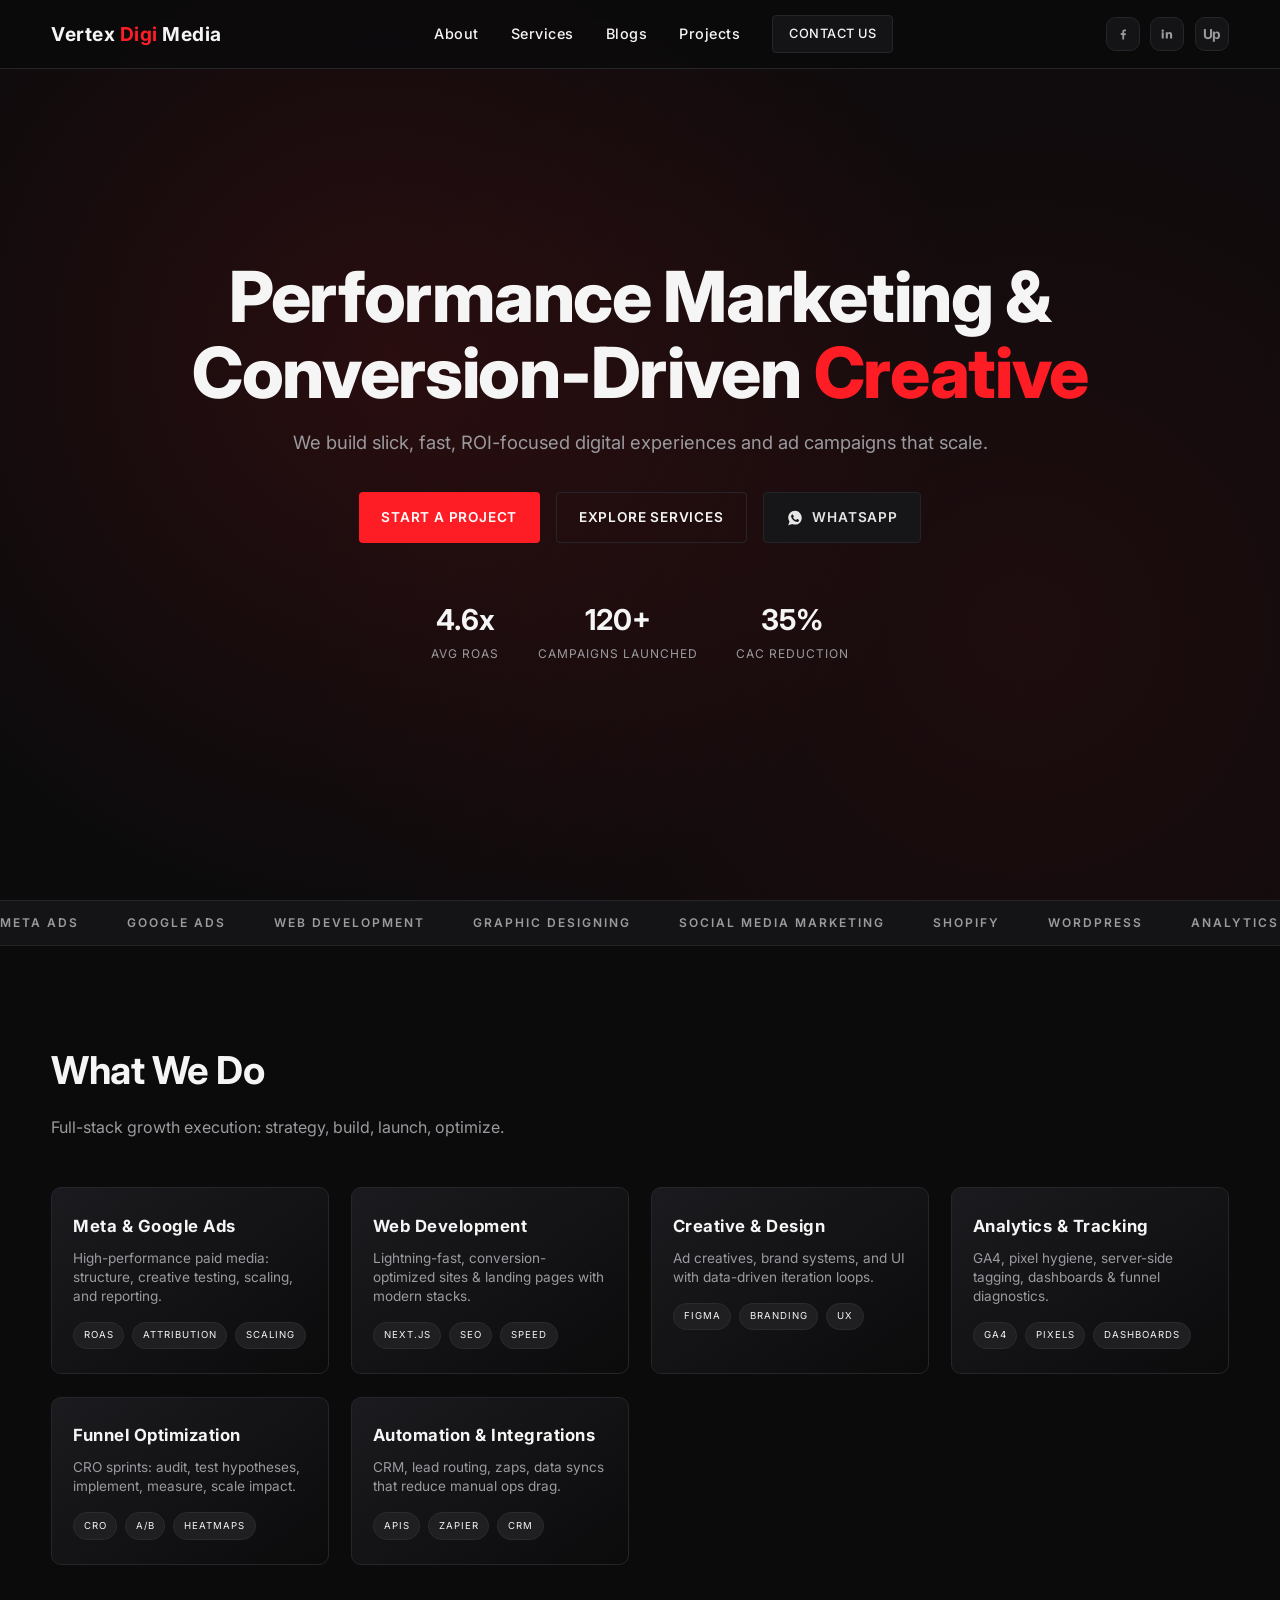
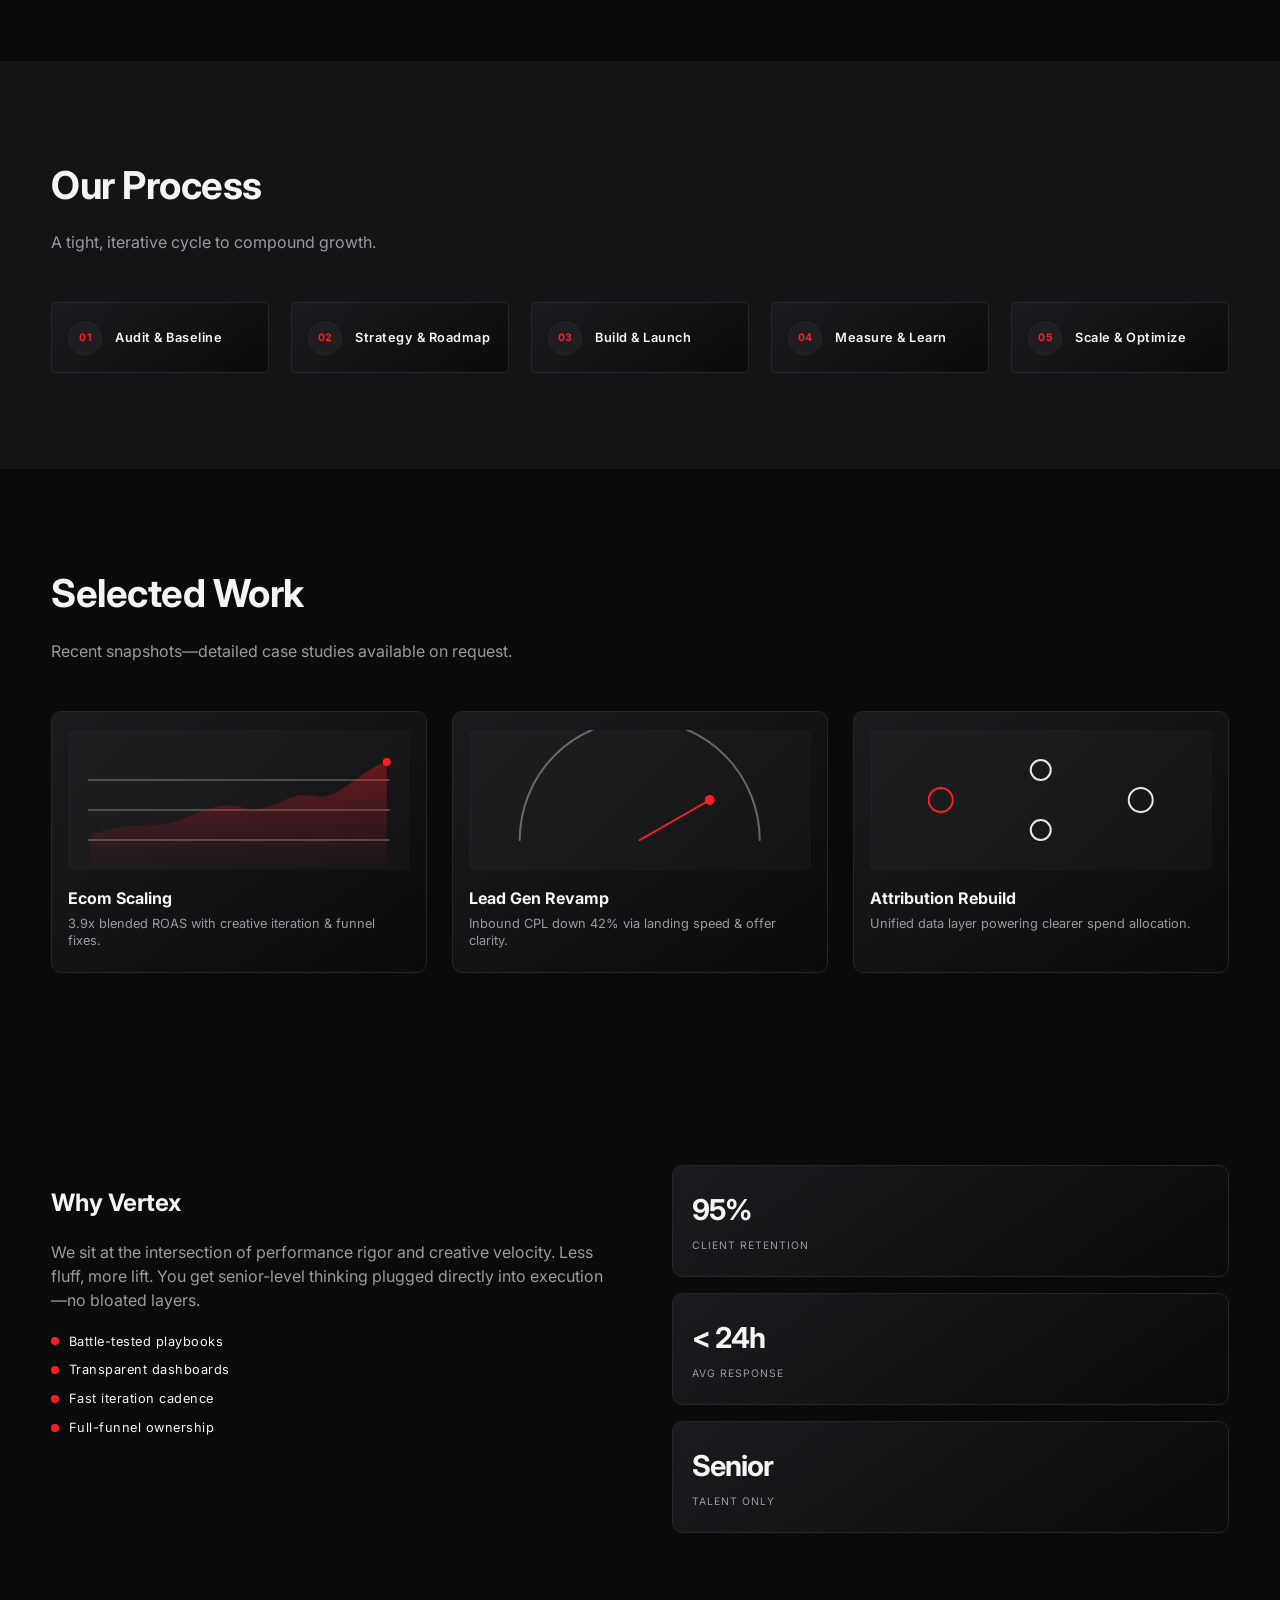
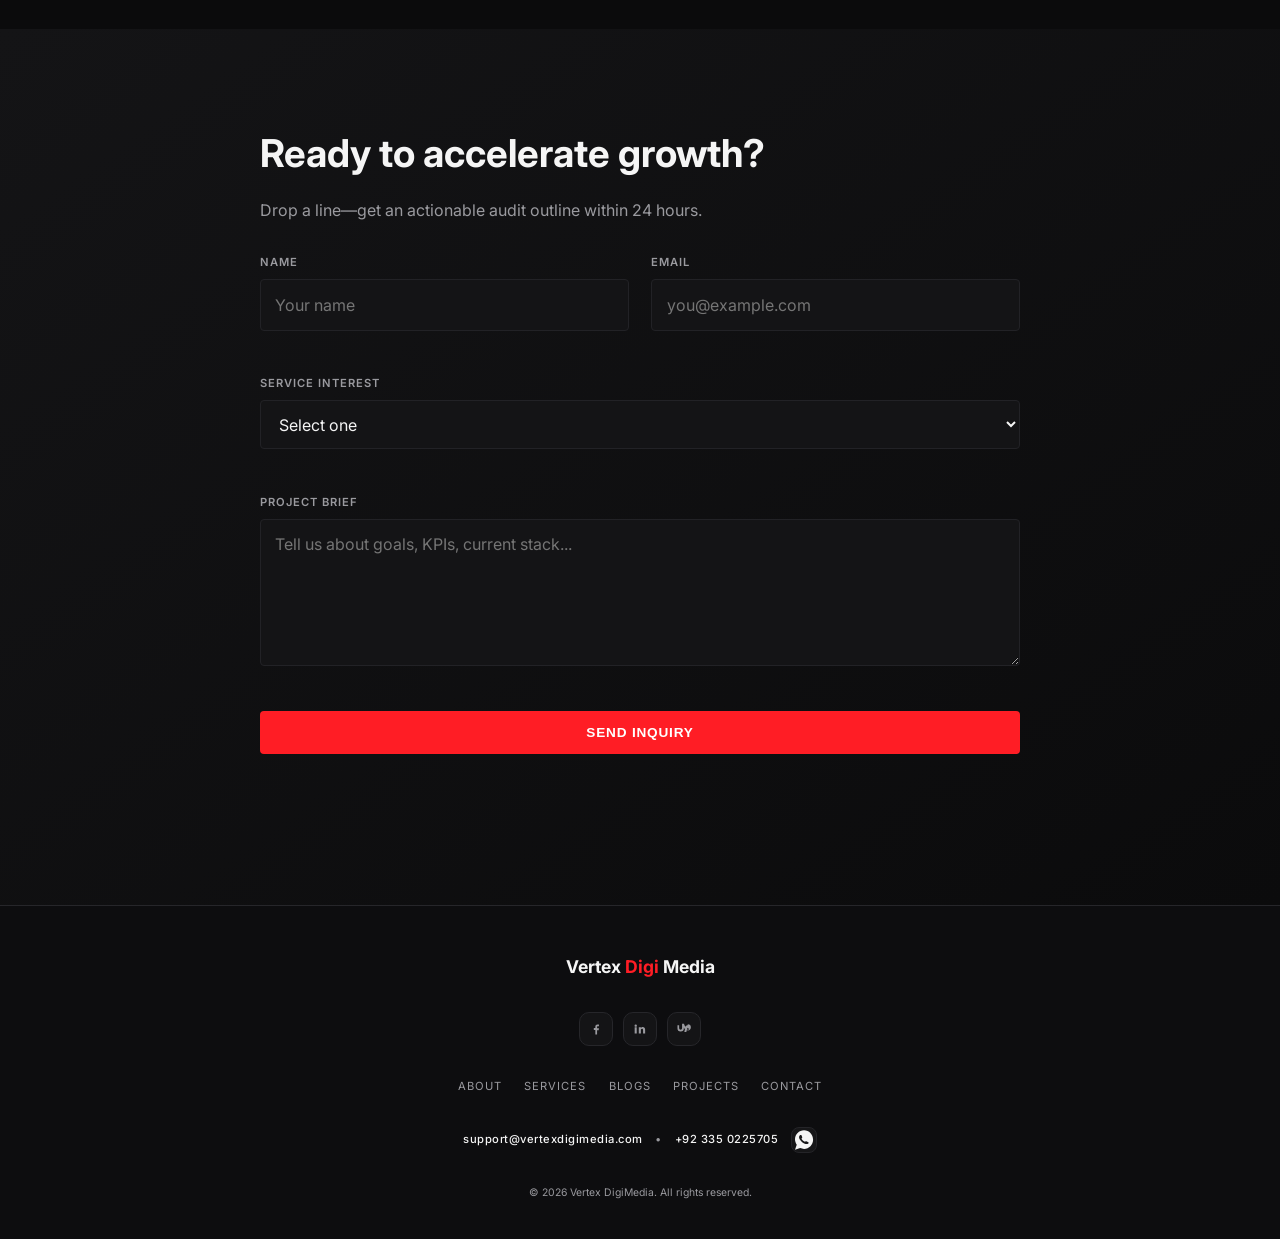
==== commit ce819248: "Fix SVG animations on GitHub Pages: normalize path lengths, move animation classes onto paths, ensur" ====
--- a/index.html
+++ b/index.html
@@ -143,7 +143,7 @@
                 <path class="line soft" d="M10 80 H310"/>
                 <path class="line soft" d="M10 50 H310"/>
               </g>
-              <path class="line muted anim-draw" d="M12 105 C50 90, 70 100, 95 92 S140 70, 165 78 S210 60, 235 66 S280 40, 308 32"/>
+              <path class="line muted anim-draw" pathLength="100" d="M12 105 C50 90, 70 100, 95 92 S140 70, 165 78 S210 60, 235 66 S280 40, 308 32"/>
               <path d="M12 105 C50 90, 70 100, 95 92 S140 70, 165 78 S210 60, 235 66 S280 40, 308 32 L308 140 L12 140 Z" fill="url(#grad1)"/>
               <circle class="fill-accent anim-pulse" cx="308" cy="32" r="4"/>
             </svg>
@@ -156,7 +156,7 @@
           <div class="work-img skeleton has-visual">
             <svg class="work-visual" viewBox="0 0 320 140" role="img" aria-label="Speed gauge visualization">
               <path class="line soft" d="M40 110 A70 70 0 0 1 280 110"/>
-              <path class="line muted anim-draw" d="M40 110 A70 70 0 0 1 280 110"/>
+              <path class="line muted anim-draw" pathLength="100" d="M40 110 A70 70 0 0 1 280 110"/>
               <line class="line accent anim-float" x1="160" y1="110" x2="230" y2="70"/>
               <circle class="fill-accent anim-pulse" cx="230" cy="70" r="5"/>
             </svg>
@@ -168,15 +168,15 @@
           <!-- Injected visual: Attribution nodes (SVG) -->
           <div class="work-img skeleton has-visual">
             <svg class="work-visual" viewBox="0 0 320 140" role="img" aria-label="Attribution nodes visualization">
-              <g class="anim-draw" style="animation-duration:6s">
+              <g>
                 <circle cx="60" cy="70" r="12" fill="#1f1f22" class="line accent"/>
                 <circle cx="160" cy="40" r="10" fill="#1f1f22" class="line"/>
                 <circle cx="160" cy="100" r="10" fill="#1f1f22" class="line"/>
                 <circle cx="260" cy="70" r="12" fill="#1f1f22" class="line"/>
-                <path class="line muted" d="M72 66 L148 44"/>
-                <path class="line muted" d="M72 74 L148 96"/>
-                <path class="line accent" d="M172 44 L248 66"/>
-                <path class="line accent" d="M172 96 L248 74"/>
+                <path class="line muted anim-draw" pathLength="100" d="M72 66 L148 44"/>
+                <path class="line muted anim-draw" pathLength="100" d="M72 74 L148 96"/>
+                <path class="line accent anim-draw" pathLength="100" d="M172 44 L248 66"/>
+                <path class="line accent anim-draw" pathLength="100" d="M172 96 L248 74"/>
               </g>
             </svg>
           </div>
--- a/assets/css/style.css
+++ b/assets/css/style.css
@@ -115,12 +115,12 @@
 /* Injected visuals support */
 .work-img.has-visual.skeleton:after { display:none; }
 .work-visual { display:block; width:100%; height:100%; }
-.work-visual .line { fill:none; stroke:#e6e6e6; stroke-width:2; stroke-linecap:round; stroke-linejoin:round; }
+.work-visual .line { fill:none; stroke:#e6e6e6; stroke-width:2; stroke-linecap:round; stroke-linejoin:round; vector-effect: non-scaling-stroke; }
 .work-visual .muted { stroke: var(--muted); opacity:.7; }
 .work-visual .accent { stroke: var(--accent); }
 .work-visual .soft { stroke: rgba(255,255,255,0.35); }
 .work-visual .fill-accent { fill: var(--accent); }
-.anim-draw { stroke-dasharray: 240; stroke-dashoffset: 240; animation: draw 5s ease-in-out infinite alternate; }
+.anim-draw { stroke-dasharray: 100; stroke-dashoffset: 100; animation: draw 5s ease-in-out infinite alternate; }
 @keyframes draw { to { stroke-dashoffset: 0; } }
 .anim-float { animation: float 6s ease-in-out infinite; }
 @keyframes float { 0%,100% { transform: translateY(0); } 50% { transform: translateY(-4px); } }
